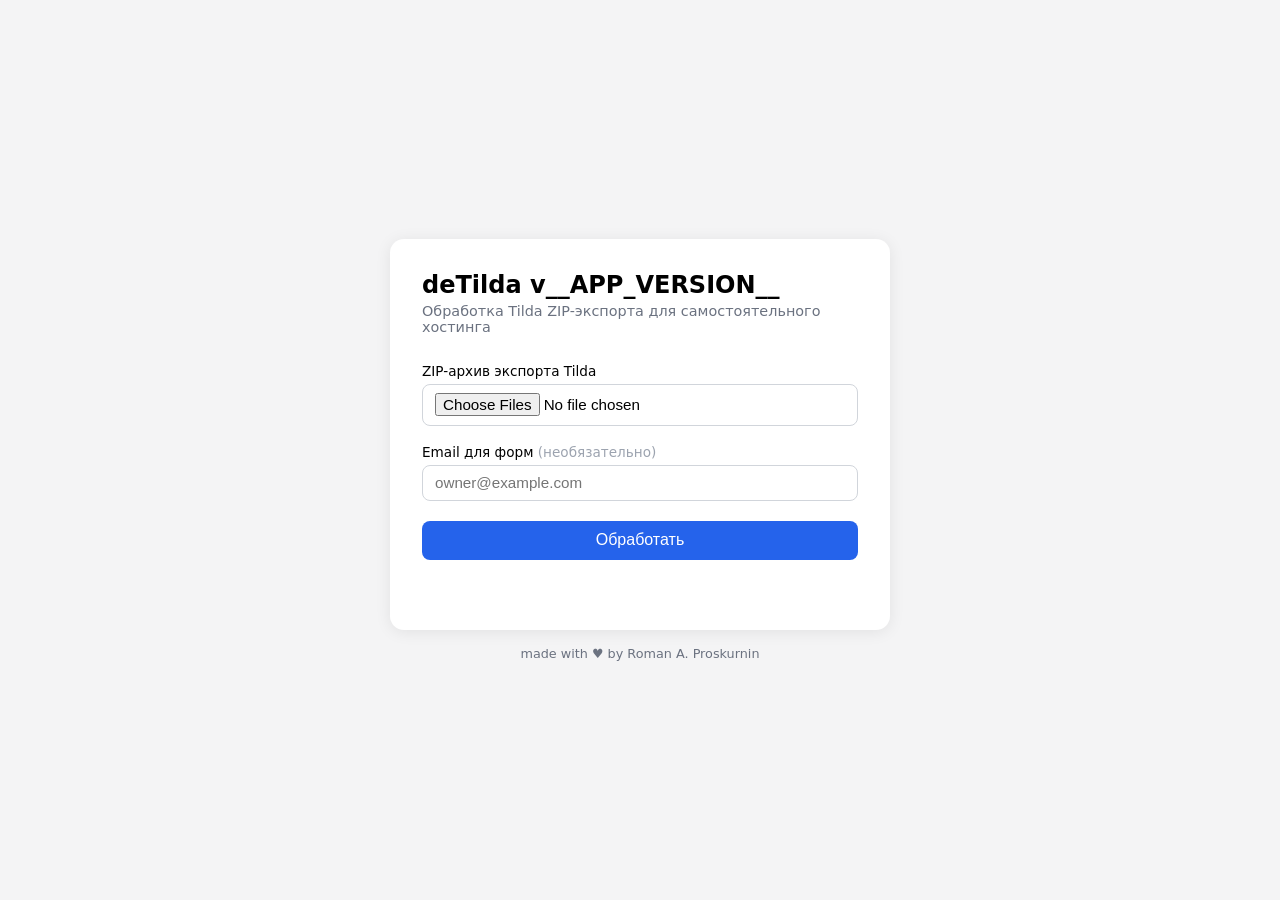
==== web/static/index.html @ e57474e4 "Add footer to public page" ====
<!DOCTYPE html>
<html lang="ru">
<head>
<meta charset="UTF-8">
<meta name="viewport" content="width=device-width, initial-scale=1.0">
<title>deTilda</title>
<style>
  *, *::before, *::after { box-sizing: border-box; margin: 0; padding: 0; }
  body { font-family: system-ui, sans-serif; background: #f4f4f5; min-height: 100vh; display: flex; flex-direction: column; align-items: center; justify-content: center; gap: 1rem; padding: 1rem; }
  .card { background: #fff; border-radius: 14px; box-shadow: 0 2px 16px rgba(0,0,0,.08); padding: 2rem; width: min(500px, 100%); }
  .title-row { display: flex; align-items: center; gap: .6rem; margin-bottom: .25rem; flex-wrap: wrap; }
  h1 { font-size: 1.5rem; margin: 0; }
  .sub { color: #6b7280; font-size: .9rem; margin-bottom: 1.75rem; }
  label { display: block; font-size: .85rem; font-weight: 500; margin-bottom: .3rem; margin-top: 1.1rem; }
  input[type=email], input[type=file] { width: 100%; padding: .55rem .75rem; border: 1px solid #d1d5db; border-radius: 8px; font-size: .95rem; }
  .btn-primary { margin-top: 1.25rem; width: 100%; padding: .65rem; background: #2563eb; color: #fff; border: none; border-radius: 8px; font-size: 1rem; cursor: pointer; font-weight: 500; }
  .btn-primary:disabled { background: #9ca3af; cursor: default; }
  .btn-success { display: none; width: 100%; padding: .65rem; background: #16a34a; color: #fff; border: none; border-radius: 8px; font-size: 1rem; cursor: pointer; font-weight: 500; text-align: center; text-decoration: none; margin-top: .75rem; }
  .btn-ghost { display: none; width: 100%; padding: .6rem; background: #f3f4f6; color: #374151; border: none; border-radius: 8px; font-size: .9rem; cursor: pointer; margin-top: .5rem; }

  /* Status line */
  #status { margin-top: 1rem; font-size: .9rem; color: #374151; min-height: 1.4rem; display: flex; align-items: center; gap: .4rem; }
  #status.err { color: #dc2626; }
  .err-box { background: #fef2f2; border: 1px solid #fecaca; border-radius: 8px; padding: .75rem 1rem; margin-top: 1rem; }
  .err-box .err-msg { color: #dc2626; font-size: .9rem; font-weight: 500; }
  .err-box .err-hint { color: #6b7280; font-size: .82rem; margin-top: .3rem; }
  .spinner { width: 14px; height: 14px; border: 2px solid #d1d5db; border-top-color: #2563eb; border-radius: 50%; animation: spin .7s linear infinite; flex-shrink: 0; }
  @keyframes spin { to { transform: rotate(360deg); } }

  /* Stats block */
  #stats-block { display: none; margin-top: 1.25rem; border-top: 1px solid #f1f5f9; padding-top: 1rem; }
  .stats-title { font-size: .8rem; font-weight: 600; color: #6b7280; text-transform: uppercase; letter-spacing: .05em; margin-bottom: .65rem; }
  .stats-grid { display: grid; grid-template-columns: 1fr 1fr; gap: .4rem; }
  .stat-row { display: flex; justify-content: space-between; align-items: center; background: #f8fafc; border-radius: 7px; padding: .35rem .65rem; font-size: .85rem; }
  .stat-row.clickable { cursor: pointer; border: 1px solid transparent; }
  .stat-row.clickable:hover, .stat-row.clickable:focus-visible { background: #eef2ff; border-color: #c7d2fe; outline: none; }
  .stat-row .k { color: #6b7280; }
  .stat-row .v { font-weight: 600; color: #111; }
  .stat-row.warn .v { color: #d97706; }
  .stat-row.bad  .v { color: #dc2626; }
  .stat-time { margin-top: .5rem; font-size: .78rem; color: #9ca3af; text-align: right; }

  /* Details modal */
  .modal-backdrop { position: fixed; inset: 0; background: rgba(15, 23, 42, .42); display: flex; align-items: center; justify-content: center; padding: 1rem; z-index: 20; }
  .modal-backdrop[hidden] { display: none; }
  .modal { width: min(560px, 100%); max-height: min(680px, calc(100vh - 2rem)); overflow: hidden; background: #fff; border-radius: 12px; box-shadow: 0 20px 50px rgba(15, 23, 42, .25); display: flex; flex-direction: column; }
  .modal-head { display: flex; align-items: center; justify-content: space-between; gap: 1rem; padding: 1rem 1.1rem; border-bottom: 1px solid #e5e7eb; }
  .modal-title { font-size: 1rem; font-weight: 650; color: #111827; }
  .modal-close { width: 32px; height: 32px; border: 0; border-radius: 7px; background: #f3f4f6; color: #374151; font-size: 1.25rem; line-height: 1; cursor: pointer; }
  .modal-close:hover, .modal-close:focus-visible { background: #e5e7eb; outline: none; }
  .modal-body { overflow: auto; padding: 1rem 1.1rem; }
  .detail-list { display: grid; gap: .45rem; list-style: none; }
  .detail-list li { background: #f8fafc; border: 1px solid #eef2f7; border-radius: 7px; padding: .55rem .7rem; color: #374151; font-size: .86rem; line-height: 1.35; word-break: break-word; }

  /* Progress steps */
  #progress-block { display: none; margin-top: 1rem; border-top: 1px solid #f1f5f9; padding-top: .85rem; }
  .progress-title { font-size: .73rem; font-weight: 600; color: #9ca3af; text-transform: uppercase; letter-spacing: .06em; margin-bottom: .5rem; }
  .progress-steps { display: grid; grid-template-columns: 1fr 1fr; gap: .1rem 0; }
  .step-row { display: flex; align-items: center; gap: .4rem; padding: .18rem 0; font-size: .8rem; color: #c4c9d4; }
  .step-row.s-done   { color: #374151; }
  .step-row.s-active { color: #2563eb; }
  .step-icon { width: 13px; flex-shrink: 0; display: flex; align-items: center; justify-content: center; }
  .step-mini-spin { width: 9px; height: 9px; border: 1.5px solid #bfdbfe; border-top-color: #2563eb; border-radius: 50%; animation: spin .75s linear infinite; }
  .batch-list { display: none; margin-top: 1rem; border-top: 1px solid #f1f5f9; padding-top: .8rem; }
  .batch-row { display: grid; grid-template-columns: minmax(0, 1fr) auto; gap: .5rem; align-items: center; padding: .5rem 0; border-bottom: 1px solid #f8fafc; }
  .batch-row:last-child { border-bottom: 0; }
  .batch-name { min-width: 0; overflow: hidden; text-overflow: ellipsis; white-space: nowrap; font-size: .86rem; color: #374151; }
  .batch-state { font-size: .78rem; color: #6b7280; }
  .batch-link { color: #2563eb; text-decoration: none; font-size: .82rem; font-weight: 600; }
  .batch-link:hover { text-decoration: underline; }
  .site-footer { width: min(500px, 100%); color: #6b7280; font-size: .8rem; text-align: center; letter-spacing: 0; }
</style>
</head>
<body>
<div class="card">
  <div class="title-row">
    <h1>deTilda v__APP_VERSION__</h1>
  </div>
  <p class="sub">Обработка Tilda ZIP-экспорта для самостоятельного хостинга</p>

  <form id="form">
    <label for="file">ZIP-архив экспорта Tilda</label>
    <input type="file" id="file" name="file" accept=".zip" multiple required>
    <label for="email">Email для форм <span style="color:#9ca3af;font-weight:400">(необязательно)</span></label>
    <input type="email" id="email" name="email" placeholder="owner@example.com">
    <button type="submit" class="btn-primary" id="btn">Обработать</button>
  </form>

  <div id="status"></div>
  <div id="batch-list" class="batch-list"></div>
  <div id="progress-block">
    <div class="progress-title">Шаги обработки</div>
    <div class="progress-steps" id="progress-steps"></div>
  </div>
  <div id="err-box" class="err-box" style="display:none">
    <div id="err-msg" class="err-msg"></div>
    <div id="err-hint" class="err-hint"></div>
  </div>

  <div id="stats-block">
    <div class="stats-title">Результат обработки</div>
    <div class="stats-grid" id="stats-grid"></div>
    <div class="stat-time" id="stat-time"></div>
  </div>

  <a  id="download" class="btn-success" href="#">Скачать результат</a>
  <button id="btn-again" class="btn-ghost">Обработать ещё</button>
</div>
<footer class="site-footer">made with &hearts; by Roman A. Proskurnin</footer>

<div id="details-modal" class="modal-backdrop" hidden>
  <div class="modal" role="dialog" aria-modal="true" aria-labelledby="details-title">
    <div class="modal-head">
      <div id="details-title" class="modal-title"></div>
      <button id="details-close" class="modal-close" type="button" aria-label="Закрыть">×</button>
    </div>
    <div class="modal-body">
      <ul id="details-list" class="detail-list"></ul>
    </div>
  </div>
</div>

<script>
const form      = document.getElementById('form');
const btn       = document.getElementById('btn');
const statusEl  = document.getElementById('status');
const downloadEl = document.getElementById('download');
const btnAgain  = document.getElementById('btn-again');
const statsBlock = document.getElementById('stats-block');
const statsGrid  = document.getElementById('stats-grid');
const statTime   = document.getElementById('stat-time');
const errBox    = document.getElementById('err-box');
const errMsg    = document.getElementById('err-msg');
const errHint   = document.getElementById('err-hint');
const batchList = document.getElementById('batch-list');
const detailsModal = document.getElementById('details-modal');
const detailsTitle = document.getElementById('details-title');
const detailsList  = document.getElementById('details-list');
const detailsClose = document.getElementById('details-close');

let currentStats = null;

function escapeHtml(value) {
  return String(value).replace(/[&<>"']/g, ch => ({
    '&': '&amp;',
    '<': '&lt;',
    '>': '&gt;',
    '"': '&quot;',
    "'": '&#39;',
  }[ch]));
}

const STEPS = [
  { id: 'assets',          label: 'Ассеты' },
  { id: 'page404',         label: 'Страница 404' },
  { id: 'cleaners',        label: 'Очистка' },
  { id: 'forms',           label: 'Обработчик форм' },
  { id: 'inject',          label: 'Скрипты форм' },
  { id: 'font_substitute', label: 'Замена шрифтов' },
  { id: 'fonts',           label: 'Google Fonts' },
  { id: 'refs',            label: 'Ссылки' },
  { id: 'cdn_localizer',   label: 'Локализация CDN' },
  { id: 'cdn_cleanup',     label: 'Очистка CDN' },
  { id: 'images',          label: 'Изображения' },
  { id: 'script_cleaner',  label: 'Tilda-скрипты' },
  { id: 'forms_check',     label: 'Проверка форм' },
  { id: 'html_prettify',   label: 'HTML-форматирование' },
  { id: 'checker',         label: 'Проверка ссылок' },
  { id: 'tilda-remnants',  label: 'Остатки Tilda' },
  { id: 'report',          label: 'Отчёт' },
];

function renderProgress(completedSteps) {
  const done = new Set(completedSteps || []);
  let activeIdx = STEPS.findIndex(s => !done.has(s.id));
  document.getElementById('progress-steps').innerHTML = STEPS.map((s, i) => {
    const isDone = done.has(s.id);
    const isActive = i === activeIdx;
    const cls = isDone ? 's-done' : (isActive ? 's-active' : '');
    const icon = isDone
      ? '<span style="color:#16a34a;font-size:.75rem">✓</span>'
      : (isActive ? '<span class="step-mini-spin"></span>' : '<span style="color:#e5e7eb;font-size:.9rem">·</span>');
    return `<div class="step-row ${cls}"><span class="step-icon">${icon}</span><span>${s.label}</span></div>`;
  }).join('');
}

function setStatus(text, spinning, isErr) {
  statusEl.className = isErr ? 'err' : '';
  statusEl.innerHTML = spinning
    ? `<span class="spinner"></span>${text}`
    : text;
}

form.addEventListener('submit', async e => {
  e.preventDefault();
  btn.disabled = true;
  downloadEl.style.display = 'none';
  btnAgain.style.display = 'none';
  batchList.style.display = 'none';
  batchList.innerHTML = '';
  statsBlock.style.display = 'none';
  errBox.style.display = 'none';
  setStatus('Загрузка файла…', true, false);

  const fd = new FormData(form);
  let resp;
  try {
    resp = await fetch('/api/jobs', { method: 'POST', body: fd });
  } catch {
    setStatus('Ошибка сети', false, true);
    btn.disabled = false;
    return;
  }

  if (!resp.ok) {
    const d = await resp.json().catch(() => ({}));
    setStatus(d.detail || `Ошибка ${resp.status}`, false, true);
    btn.disabled = false;
    return;
  }

  const body = await resp.json();
  const jobs = body.jobs || [{ job_id: body.job_id, filename: document.getElementById('file').files[0]?.name || 'archive.zip' }];
  if (jobs.length > 1) {
    setStatus(`Поставлено в обработку: ${jobs.length}`, true, false);
    batchList.style.display = 'block';
    jobs.forEach(job => {
      const row = document.createElement('div');
      row.className = 'batch-row';
      row.id = `job-row-${job.job_id}`;
      row.innerHTML = `
        <div>
          <div class="batch-name">${escapeHtml(job.filename || job.job_id)}</div>
          <div class="batch-state">ожидание</div>
        </div>
        <div></div>`;
      batchList.appendChild(row);
      poll(job.job_id, { row, batch: true });
    });
  } else {
    poll(jobs[0].job_id, { batch: false });
  }
});

const progressBlock = document.getElementById('progress-block');


async function poll(jobId, opts = {}) {
  const isBatch = Boolean(opts.batch);
  const row = opts.row || null;
  if (!isBatch) {
    setStatus('Обработка сайта…', true, false);
    progressBlock.style.display = 'block';
    renderProgress([]);
  }
  const interval = setInterval(async () => {
    let data;
    try {
      const r = await fetch(`/api/jobs/${jobId}`);
      data = await r.json();
    } catch { return; }

    if (data.progress && !isBatch) renderProgress(data.progress);
    if (row) {
      const state = row.querySelector('.batch-state');
      if (state) state.textContent = statusLabel(data.status);
    }

    if (data.status === 'done') {
      clearInterval(interval);
      if (isBatch && row) {
        row.querySelector('.batch-state').textContent = 'готово';
        row.lastElementChild.innerHTML = `<a class="batch-link" href="/api/jobs/${jobId}/download">скачать</a>`;
        finishBatchIfDone();
      } else {
        setStatus('', false, false);
        progressBlock.style.display = 'none';
        showStats(data.stats);
        downloadEl.href = `/api/jobs/${jobId}/download`;
        downloadEl.style.display = 'block';
        btnAgain.style.display = 'block';
        btn.disabled = false;
      }
    } else if (data.status === 'error') {
      clearInterval(interval);
      if (isBatch && row) {
        row.querySelector('.batch-state').textContent = data.error || 'ошибка';
        row.querySelector('.batch-state').style.color = '#dc2626';
        finishBatchIfDone();
      } else {
        progressBlock.style.display = 'none';
        showError(data.error, data.error_code);
        btnAgain.style.display = 'block';
        btn.disabled = false;
      }
    }
  }, 2000);
}

function statusLabel(s) {
  return { pending: 'ожидание', running: 'обработка', done: 'готово', error: 'ошибка' }[s] || s || 'ожидание';
}

function finishBatchIfDone() {
  const states = [...batchList.querySelectorAll('.batch-state')].map(el => el.textContent);
  const done = states.every(text => text === 'готово' || text.includes('ошибка'));
  if (!done) return;
  setStatus('', false, false);
  btnAgain.style.display = 'block';
  btn.disabled = false;
}

const ERROR_HINTS = {
  invalid_zip:    'Скачайте архив заново через Tilda: Настройки сайта → Экспорт → Скачать.',
  empty_archive:  'Убедитесь что экспортировали полный сайт, а не отдельную страницу.',
  unpack_failed:  'Проверьте что загружен ZIP-экспорт Tilda, а не другой архив.',
  pipeline_error: 'Попробуйте загрузить архив снова. Если ошибка повторяется — обратитесь в поддержку.',
  unknown:        'Попробуйте позже или обратитесь в поддержку.',
};

function showError(msg, code) {
  errMsg.textContent  = msg || 'Произошла ошибка при обработке.';
  errHint.textContent = ERROR_HINTS[code] || ERROR_HINTS.unknown;
  errBox.style.display = 'block';
}

function showStats(s) {
  if (!s) return;
  currentStats = s;
  const rows = [
    { key: 'renamed_assets', k: 'Переименовано файлов', v: s.renamed_assets,  cls: '' },
    { key: 'fixed_links',    k: 'Исправлено ссылок',    v: s.fixed_links,     cls: '' },
    { key: 'downloaded',     k: 'Загружено с CDN',      v: s.downloaded,      cls: '' },
    { key: 'forms_hooked',   k: 'Форм подключено',      v: s.forms_hooked,    cls: '' },
    { key: 'warnings',       k: 'Предупреждений',       v: s.warnings,        cls: s.warnings  > 0 ? 'warn' : '' },
    { key: 'errors',         k: 'Ошибок',               v: s.errors,          cls: s.errors    > 0 ? 'bad'  : '' },
  ];
  statsGrid.innerHTML = rows.map(r => `
    <div class="stat-row clickable ${r.cls}" role="button" tabindex="0" data-detail-key="${r.key}" aria-label="${r.k}: открыть детали">
      <span class="k">${r.k}</span>
      <span class="v">${r.v}</span>
    </div>`).join('');
  statsGrid.querySelectorAll('.stat-row').forEach(row => {
    row.addEventListener('click', () => openDetails(row.dataset.detailKey));
    row.addEventListener('keydown', event => {
      if (event.key === 'Enter' || event.key === ' ') {
        event.preventDefault();
        openDetails(row.dataset.detailKey);
      }
    });
  });
  if (s.exec_time) {
    statTime.textContent = `Время обработки: ${s.exec_time} сек`;
  }
  statsBlock.style.display = 'block';
}

function openDetails(key) {
  const detail = currentStats?.details?.[key] || {};
  const items = Array.isArray(detail.items) && detail.items.length
    ? detail.items
    : ['Подробной информации для этого поля нет.'];

  detailsTitle.textContent = detail.title || 'Детали';
  detailsList.innerHTML = '';
  items.forEach(item => {
    const li = document.createElement('li');
    li.textContent = String(item);
    detailsList.appendChild(li);
  });
  detailsModal.hidden = false;
  detailsClose.focus();
}

function closeDetails() {
  detailsModal.hidden = true;
}

detailsClose.addEventListener('click', closeDetails);
detailsModal.addEventListener('click', event => {
  if (event.target === detailsModal) closeDetails();
});
document.addEventListener('keydown', event => {
  if (event.key === 'Escape' && !detailsModal.hidden) closeDetails();
});

btnAgain.addEventListener('click', () => {
  form.reset();
  currentStats = null;
  closeDetails();
  batchList.style.display = 'none';
  batchList.innerHTML = '';
  statsBlock.style.display = 'none';
  errBox.style.display = 'none';
  progressBlock.style.display = 'none';
  downloadEl.style.display = 'none';
  btnAgain.style.display = 'none';
  setStatus('', false, false);
});
</script>
</body>
</html>
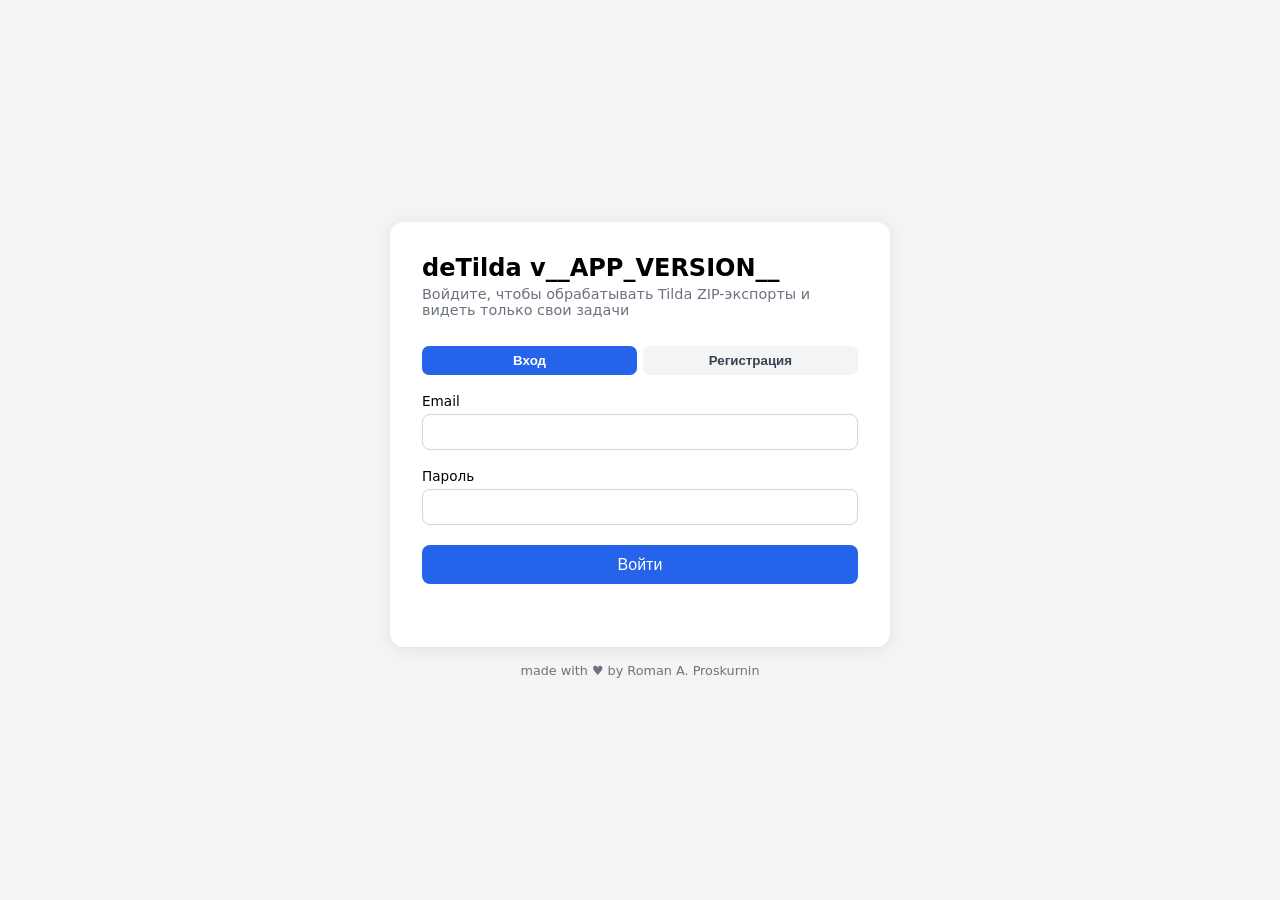
==== commit 580a7754: "Release 5.7.1" ====
--- a/web/static/index.html
+++ b/web/static/index.html
@@ -12,11 +12,19 @@
   h1 { font-size: 1.5rem; margin: 0; }
   .sub { color: #6b7280; font-size: .9rem; margin-bottom: 1.75rem; }
   label { display: block; font-size: .85rem; font-weight: 500; margin-bottom: .3rem; margin-top: 1.1rem; }
-  input[type=email], input[type=file] { width: 100%; padding: .55rem .75rem; border: 1px solid #d1d5db; border-radius: 8px; font-size: .95rem; }
+  input[type=email], input[type=file], input[type=password], input[type=text] { width: 100%; padding: .55rem .75rem; border: 1px solid #d1d5db; border-radius: 8px; font-size: .95rem; }
   .btn-primary { margin-top: 1.25rem; width: 100%; padding: .65rem; background: #2563eb; color: #fff; border: none; border-radius: 8px; font-size: 1rem; cursor: pointer; font-weight: 500; }
   .btn-primary:disabled { background: #9ca3af; cursor: default; }
   .btn-success { display: none; width: 100%; padding: .65rem; background: #16a34a; color: #fff; border: none; border-radius: 8px; font-size: 1rem; cursor: pointer; font-weight: 500; text-align: center; text-decoration: none; margin-top: .75rem; }
   .btn-ghost { display: none; width: 100%; padding: .6rem; background: #f3f4f6; color: #374151; border: none; border-radius: 8px; font-size: .9rem; cursor: pointer; margin-top: .5rem; }
+  .btn-inline { padding: .35rem .65rem; background: #f3f4f6; color: #374151; border: 0; border-radius: 7px; font-size: .82rem; cursor: pointer; }
+  .user-row { display: flex; align-items: center; justify-content: space-between; gap: .75rem; margin-bottom: 1rem; color: #6b7280; font-size: .85rem; }
+  .auth-tabs { display: grid; grid-template-columns: 1fr 1fr; gap: .35rem; margin-bottom: 1rem; }
+  .auth-tab { padding: .45rem; border: 0; border-radius: 7px; cursor: pointer; background: #f3f4f6; color: #374151; font-weight: 600; }
+  .auth-tab.active { background: #2563eb; color: #fff; }
+  .auth-msg { margin-top: .75rem; color: #dc2626; font-size: .85rem; min-height: 1.2rem; }
+  .hint { color: #9ca3af; font-size: .78rem; margin-top: .3rem; }
+  [hidden] { display: none !important; }
 
   /* Status line */
   #status { margin-top: 1rem; font-size: .9rem; color: #374151; min-height: 1.4rem; display: flex; align-items: center; gap: .4rem; }
@@ -68,11 +76,41 @@
   .batch-state { font-size: .78rem; color: #6b7280; }
   .batch-link { color: #2563eb; text-decoration: none; font-size: .82rem; font-weight: 600; }
   .batch-link:hover { text-decoration: underline; }
+  .link-btn { background: none; border: 0; padding: 0; cursor: pointer; font: inherit; }
+  .jobs-list { margin-top: 1rem; border-top: 1px solid #f1f5f9; padding-top: .8rem; }
+  .jobs-title { font-size: .8rem; font-weight: 600; color: #6b7280; text-transform: uppercase; letter-spacing: .05em; margin-bottom: .45rem; }
+  .job-row { display: grid; grid-template-columns: minmax(0,1fr) auto; gap: .5rem; padding: .45rem 0; border-bottom: 1px solid #f8fafc; align-items: center; }
+  .job-row:last-child { border-bottom: 0; }
+  .job-meta { min-width: 0; font-size: .82rem; color: #374151; overflow: hidden; text-overflow: ellipsis; white-space: nowrap; }
+  .job-status { color: #6b7280; font-size: .78rem; }
   .site-footer { width: min(500px, 100%); color: #6b7280; font-size: .8rem; text-align: center; letter-spacing: 0; }
 </style>
 </head>
 <body>
-<div class="card">
+<div class="card" id="auth-card">
+  <div class="title-row">
+    <h1>deTilda v__APP_VERSION__</h1>
+  </div>
+  <p class="sub">Войдите, чтобы обрабатывать Tilda ZIP-экспорты и видеть только свои задачи</p>
+  <div class="auth-tabs">
+    <button id="login-tab" class="auth-tab active" type="button">Вход</button>
+    <button id="register-tab" class="auth-tab" type="button">Регистрация</button>
+  </div>
+  <form id="auth-form">
+    <label for="auth-email">Email</label>
+    <input type="email" id="auth-email" autocomplete="email" required>
+    <label for="auth-password">Пароль</label>
+    <input type="password" id="auth-password" autocomplete="current-password" minlength="8" required>
+    <button type="submit" class="btn-primary" id="auth-btn">Войти</button>
+    <div id="auth-msg" class="auth-msg"></div>
+  </form>
+</div>
+
+<div class="card" id="app-card" hidden>
+  <div class="user-row">
+    <span>Личный кабинет: <strong id="user-email"></strong></span>
+    <button class="btn-inline" id="logout-btn" type="button">Выйти</button>
+  </div>
   <div class="title-row">
     <h1>deTilda v__APP_VERSION__</h1>
   </div>
@@ -83,6 +121,9 @@
     <input type="file" id="file" name="file" accept=".zip" multiple required>
     <label for="email">Email для форм <span style="color:#9ca3af;font-weight:400">(необязательно)</span></label>
     <input type="email" id="email" name="email" placeholder="owner@example.com">
+    <label for="ga_measurement_id">Google Analytics Measurement ID <span style="color:#9ca3af;font-weight:400">(необязательно)</span></label>
+    <input type="text" id="ga_measurement_id" name="ga_measurement_id" placeholder="G-ABC1234567" pattern="G-[A-Za-z0-9]+">
+    <div class="hint">Если поле пустое, GA4 в итоговом сайте не включается.</div>
     <button type="submit" class="btn-primary" id="btn">Обработать</button>
   </form>
 
@@ -105,6 +146,11 @@
 
   <a  id="download" class="btn-success" href="#">Скачать результат</a>
   <button id="btn-again" class="btn-ghost">Обработать ещё</button>
+
+  <div class="jobs-list">
+    <div class="jobs-title">Мои задачи</div>
+    <div id="my-jobs"></div>
+  </div>
 </div>
 <footer class="site-footer">made with &hearts; by Roman A. Proskurnin</footer>
 
@@ -121,6 +167,21 @@
 </div>
 
 <script>
+const AUTH_KEY = 'detildaUserAuth';
+let authToken = localStorage.getItem(AUTH_KEY) || '';
+let currentUser = null;
+let authMode = 'login';
+
+const authCard = document.getElementById('auth-card');
+const appCard = document.getElementById('app-card');
+const authForm = document.getElementById('auth-form');
+const authBtn = document.getElementById('auth-btn');
+const authMsg = document.getElementById('auth-msg');
+const loginTab = document.getElementById('login-tab');
+const registerTab = document.getElementById('register-tab');
+const userEmailEl = document.getElementById('user-email');
+const logoutBtn = document.getElementById('logout-btn');
+const myJobsEl = document.getElementById('my-jobs');
 const form      = document.getElementById('form');
 const btn       = document.getElementById('btn');
 const statusEl  = document.getElementById('status');
@@ -139,6 +200,92 @@
 const detailsClose = document.getElementById('details-close');
 
 let currentStats = null;
+let currentDownloadJobId = null;
+
+function authHeaders(extra = {}) {
+  return authToken ? { ...extra, Authorization: `Bearer ${authToken}` } : extra;
+}
+
+function setAuthMode(mode) {
+  authMode = mode;
+  loginTab.classList.toggle('active', mode === 'login');
+  registerTab.classList.toggle('active', mode === 'register');
+  authBtn.textContent = mode === 'login' ? 'Войти' : 'Зарегистрироваться';
+  document.getElementById('auth-password').autocomplete = mode === 'login' ? 'current-password' : 'new-password';
+  authMsg.textContent = '';
+}
+
+function showAuth() {
+  authCard.hidden = false;
+  appCard.hidden = true;
+}
+
+function showApp(user) {
+  currentUser = user;
+  userEmailEl.textContent = user.email || '';
+  authCard.hidden = true;
+  appCard.hidden = false;
+  loadMyJobs();
+}
+
+async function initAuth() {
+  if (!authToken) {
+    showAuth();
+    return;
+  }
+  const r = await fetch('/api/me', { headers: authHeaders() }).catch(() => null);
+  if (!r || !r.ok) {
+    localStorage.removeItem(AUTH_KEY);
+    authToken = '';
+    showAuth();
+    return;
+  }
+  const d = await r.json();
+  showApp(d.user);
+}
+
+loginTab.addEventListener('click', () => setAuthMode('login'));
+registerTab.addEventListener('click', () => setAuthMode('register'));
+
+authForm.addEventListener('submit', async event => {
+  event.preventDefault();
+  authMsg.textContent = '';
+  authBtn.disabled = true;
+  const payload = {
+    email: document.getElementById('auth-email').value.trim(),
+    password: document.getElementById('auth-password').value,
+  };
+  const endpoint = authMode === 'login' ? '/api/auth/login' : '/api/auth/register';
+  let r;
+  try {
+    r = await fetch(endpoint, {
+      method: 'POST',
+      headers: { 'Content-Type': 'application/json' },
+      body: JSON.stringify(payload),
+    });
+  } catch {
+    authMsg.textContent = 'Ошибка сети';
+    authBtn.disabled = false;
+    return;
+  }
+  const d = await r.json().catch(() => ({}));
+  authBtn.disabled = false;
+  if (!r.ok) {
+    authMsg.textContent = d.detail || 'Не удалось войти';
+    return;
+  }
+  authToken = d.token;
+  localStorage.setItem(AUTH_KEY, authToken);
+  showApp(d.user);
+});
+
+logoutBtn.addEventListener('click', async () => {
+  await fetch('/api/auth/logout', { method: 'POST', headers: authHeaders() }).catch(() => null);
+  localStorage.removeItem(AUTH_KEY);
+  authToken = '';
+  currentUser = null;
+  showAuth();
+});
 
 function escapeHtml(value) {
   return String(value).replace(/[&<>"']/g, ch => ({
@@ -164,6 +311,7 @@
   { id: 'images',          label: 'Изображения' },
   { id: 'script_cleaner',  label: 'Tilda-скрипты' },
   { id: 'forms_check',     label: 'Проверка форм' },
+  { id: 'zero-form-smoke', label: 'Zero-form smoke' },
   { id: 'html_prettify',   label: 'HTML-форматирование' },
   { id: 'checker',         label: 'Проверка ссылок' },
   { id: 'tilda-remnants',  label: 'Остатки Tilda' },
@@ -205,7 +353,7 @@
   const fd = new FormData(form);
   let resp;
   try {
-    resp = await fetch('/api/jobs', { method: 'POST', body: fd });
+    resp = await fetch('/api/jobs', { method: 'POST', body: fd, headers: authHeaders() });
   } catch {
     setStatus('Ошибка сети', false, true);
     btn.disabled = false;
@@ -256,7 +404,7 @@
   const interval = setInterval(async () => {
     let data;
     try {
-      const r = await fetch(`/api/jobs/${jobId}`);
+      const r = await fetch(`/api/jobs/${jobId}`, { headers: authHeaders() });
       data = await r.json();
     } catch { return; }
 
@@ -270,16 +418,20 @@
       clearInterval(interval);
       if (isBatch && row) {
         row.querySelector('.batch-state').textContent = 'готово';
-        row.lastElementChild.innerHTML = `<a class="batch-link" href="/api/jobs/${jobId}/download">скачать</a>`;
+        row.lastElementChild.innerHTML = `<button class="link-btn batch-link" type="button" data-download-job="${jobId}">скачать</button>`;
+        row.lastElementChild.querySelector('button').addEventListener('click', () => downloadJob(jobId));
+        loadMyJobs();
         finishBatchIfDone();
       } else {
         setStatus('', false, false);
         progressBlock.style.display = 'none';
         showStats(data.stats);
-        downloadEl.href = `/api/jobs/${jobId}/download`;
+        currentDownloadJobId = jobId;
+        downloadEl.href = '#';
         downloadEl.style.display = 'block';
         btnAgain.style.display = 'block';
         btn.disabled = false;
+        loadMyJobs();
       }
     } else if (data.status === 'error') {
       clearInterval(interval);
@@ -297,6 +449,26 @@
   }, 2000);
 }
 
+async function downloadJob(jobId) {
+  const r = await fetch(`/api/jobs/${jobId}/download`, { headers: authHeaders() });
+  if (!r.ok) {
+    setStatus('Не удалось скачать результат', false, true);
+    return;
+  }
+  const blob = await r.blob();
+  const disposition = r.headers.get('content-disposition') || '';
+  const match = disposition.match(/filename="([^"]+)"/);
+  const filename = match ? match[1] : `detilda_${jobId.slice(0, 8)}.zip`;
+  const url = URL.createObjectURL(blob);
+  const a = document.createElement('a');
+  a.href = url;
+  a.download = filename;
+  document.body.appendChild(a);
+  a.click();
+  a.remove();
+  URL.revokeObjectURL(url);
+}
+
 function statusLabel(s) {
   return { pending: 'ожидание', running: 'обработка', done: 'готово', error: 'ошибка' }[s] || s || 'ожидание';
 }
@@ -315,6 +487,7 @@
   empty_archive:  'Убедитесь что экспортировали полный сайт, а не отдельную страницу.',
   unpack_failed:  'Проверьте что загружен ZIP-экспорт Tilda, а не другой архив.',
   pipeline_error: 'Попробуйте загрузить архив снова. Если ошибка повторяется — обратитесь в поддержку.',
+  zero_form_smoke_failed: 'Архив не выдан, потому что zero-block runtime выглядит некорректным.',
   unknown:        'Попробуйте позже или обратитесь в поддержку.',
 };
 
@@ -332,6 +505,7 @@
     { key: 'fixed_links',    k: 'Исправлено ссылок',    v: s.fixed_links,     cls: '' },
     { key: 'downloaded',     k: 'Загружено с CDN',      v: s.downloaded,      cls: '' },
     { key: 'forms_hooked',   k: 'Форм подключено',      v: s.forms_hooked,    cls: '' },
+    { key: 'validation',     k: 'Валидация архива',     v: s.validation_warnings || 0, cls: (s.validation_warnings || 0) > 0 ? 'warn' : '' },
     { key: 'warnings',       k: 'Предупреждений',       v: s.warnings,        cls: s.warnings  > 0 ? 'warn' : '' },
     { key: 'errors',         k: 'Ошибок',               v: s.errors,          cls: s.errors    > 0 ? 'bad'  : '' },
   ];
@@ -387,6 +561,7 @@
 btnAgain.addEventListener('click', () => {
   form.reset();
   currentStats = null;
+  currentDownloadJobId = null;
   closeDetails();
   batchList.style.display = 'none';
   batchList.innerHTML = '';
@@ -397,6 +572,41 @@
   btnAgain.style.display = 'none';
   setStatus('', false, false);
 });
+
+downloadEl.addEventListener('click', event => {
+  event.preventDefault();
+  if (currentDownloadJobId) downloadJob(currentDownloadJobId);
+});
+
+async function loadMyJobs() {
+  if (!authToken) return;
+  const r = await fetch('/api/jobs', { headers: authHeaders() }).catch(() => null);
+  if (!r || !r.ok) return;
+  const d = await r.json();
+  const items = d.items || [];
+  if (!items.length) {
+    myJobsEl.innerHTML = '<div class="job-status">Задач пока нет.</div>';
+    return;
+  }
+  myJobsEl.innerHTML = items.slice(0, 10).map(job => {
+    const domain = job.domain || job.id.slice(0, 8);
+    const action = job.status === 'done'
+      ? `<button class="link-btn batch-link" type="button" data-download-job="${job.id}">скачать</button>`
+      : '';
+    return `<div class="job-row">
+      <div>
+        <div class="job-meta">${escapeHtml(domain)}</div>
+        <div class="job-status">${escapeHtml(statusLabel(job.status))}</div>
+      </div>
+      <div>${action}</div>
+    </div>`;
+  }).join('');
+  myJobsEl.querySelectorAll('[data-download-job]').forEach(btn => {
+    btn.addEventListener('click', () => downloadJob(btn.dataset.downloadJob));
+  });
+}
+
+initAuth();
 </script>
 </body>
 </html>
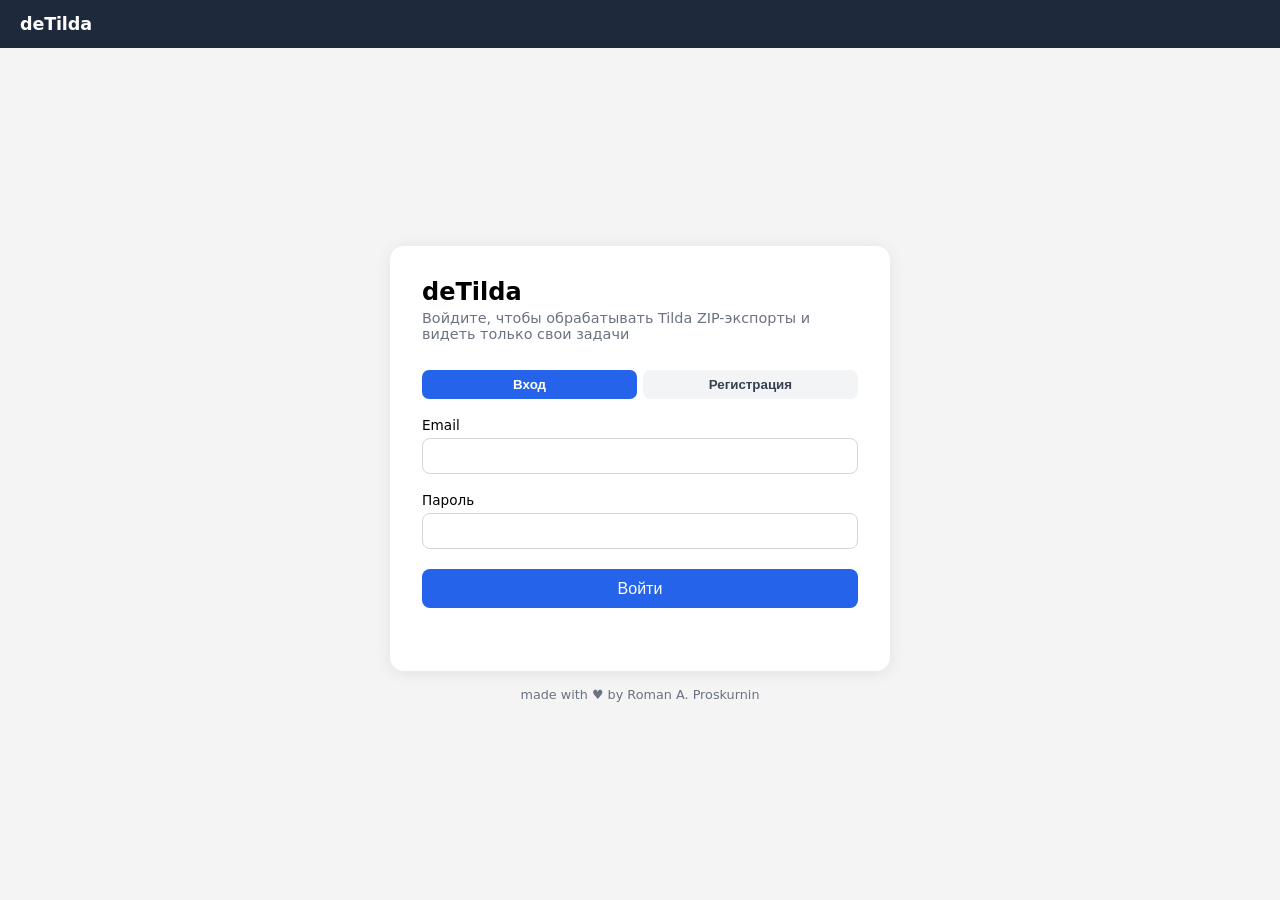
==== commit c5433f3c: "Release 5.7.10 Co-Authored-By: Claude Sonnet 4.6 <noreply@anthropic.com>" ====
--- a/web/static/index.html
+++ b/web/static/index.html
@@ -6,8 +6,33 @@
 <title>deTilda</title>
 <style>
   *, *::before, *::after { box-sizing: border-box; margin: 0; padding: 0; }
-  body { font-family: system-ui, sans-serif; background: #f4f4f5; min-height: 100vh; display: flex; flex-direction: column; align-items: center; justify-content: center; gap: 1rem; padding: 1rem; }
-  .card { background: #fff; border-radius: 14px; box-shadow: 0 2px 16px rgba(0,0,0,.08); padding: 2rem; width: min(500px, 100%); }
+  body { font-family: system-ui, sans-serif; background: #f4f4f5; min-height: 100vh; display: flex; flex-direction: column; }
+
+  /* App header */
+  .app-header { background: #1e293b; color: #fff; height: 48px; padding: 0 1.25rem; display: flex; align-items: center; gap: 1rem; position: sticky; top: 0; z-index: 10; flex-shrink: 0; }
+  .brand { font-size: 1.1rem; font-weight: 700; color: #fff; text-decoration: none; letter-spacing: -.01em; }
+  .main-nav { display: flex; gap: .25rem; }
+  .nav-btn { background: transparent; border: 0; color: rgba(255,255,255,.65); padding: .35rem .75rem; border-radius: 6px; font-size: .88rem; font-weight: 500; cursor: pointer; }
+  .nav-btn.active { background: rgba(255,255,255,.15); color: #fff; }
+  .nav-btn:not(.active):hover { background: rgba(255,255,255,.08); }
+  .hdr-right { margin-left: auto; display: flex; align-items: center; gap: .75rem; }
+  .version-btn { background: rgba(255,255,255,.1); border: 0; color: rgba(255,255,255,.7); padding: .25rem .55rem; border-radius: 5px; font-size: .78rem; cursor: pointer; font-weight: 500; }
+  .version-btn:hover { background: rgba(255,255,255,.18); color: #fff; }
+  .user-menu { position: relative; }
+  .user-btn { background: rgba(255,255,255,.1); border: 0; color: #fff; padding: .3rem .65rem; border-radius: 6px; font-size: .84rem; cursor: pointer; display: flex; align-items: center; gap: .45rem; }
+  .user-btn:hover { background: rgba(255,255,255,.18); }
+  .role-badge { font-size: .67rem; font-weight: 700; padding: .1rem .35rem; border-radius: 4px; text-transform: uppercase; }
+  .role-badge.role-admin { background: #f59e0b; color: #1e293b; }
+  .role-badge.role-user { background: rgba(255,255,255,.15); color: rgba(255,255,255,.8); }
+  .user-dropdown { position: absolute; top: calc(100% + .4rem); right: 0; background: #fff; border-radius: 8px; box-shadow: 0 8px 24px rgba(15,23,42,.18); min-width: 180px; border: 1px solid #e5e7eb; overflow: hidden; }
+  .dd-item { display: block; width: 100%; padding: .6rem .9rem; font-size: .87rem; color: #374151; background: none; border: 0; cursor: pointer; text-decoration: none; text-align: left; }
+  .dd-item:hover { background: #f3f4f6; }
+
+  /* Main content area */
+  .app-main { flex: 1; display: flex; flex-direction: column; align-items: center; justify-content: center; gap: 1rem; padding: 1.5rem 1rem; }
+
+  .card { background: #fff; border-radius: 14px; box-shadow: 0 2px 16px rgba(0,0,0,.08); padding: 2rem; width: 100%; max-width: 500px; }
+  .card.wide { max-width: 740px; }
   .title-row { display: flex; align-items: center; gap: .6rem; margin-bottom: .25rem; flex-wrap: wrap; }
   h1 { font-size: 1.5rem; margin: 0; }
   .sub { color: #6b7280; font-size: .9rem; margin-bottom: 1.75rem; }
@@ -18,12 +43,31 @@
   .btn-success { display: none; width: 100%; padding: .65rem; background: #16a34a; color: #fff; border: none; border-radius: 8px; font-size: 1rem; cursor: pointer; font-weight: 500; text-align: center; text-decoration: none; margin-top: .75rem; }
   .btn-ghost { display: none; width: 100%; padding: .6rem; background: #f3f4f6; color: #374151; border: none; border-radius: 8px; font-size: .9rem; cursor: pointer; margin-top: .5rem; }
   .btn-inline { padding: .35rem .65rem; background: #f3f4f6; color: #374151; border: 0; border-radius: 7px; font-size: .82rem; cursor: pointer; }
-  .user-row { display: flex; align-items: center; justify-content: space-between; gap: .75rem; margin-bottom: 1rem; color: #6b7280; font-size: .85rem; }
   .auth-tabs { display: grid; grid-template-columns: 1fr 1fr; gap: .35rem; margin-bottom: 1rem; }
   .auth-tab { padding: .45rem; border: 0; border-radius: 7px; cursor: pointer; background: #f3f4f6; color: #374151; font-weight: 600; }
   .auth-tab.active { background: #2563eb; color: #fff; }
   .auth-msg { margin-top: .75rem; color: #dc2626; font-size: .85rem; min-height: 1.2rem; }
   .hint { color: #9ca3af; font-size: .78rem; margin-top: .3rem; }
+  .input-action-row { display: grid; grid-template-columns: minmax(0, 1fr) auto; gap: .45rem; align-items: center; }
+  .field-action { padding: .55rem .65rem; border: 1px solid #d1d5db; border-radius: 8px; background: #f8fafc; color: #2563eb; font-size: .86rem; font-weight: 650; cursor: pointer; white-space: nowrap; }
+  .field-action:hover, .field-action:focus-visible { background: #eef2ff; border-color: #bfdbfe; outline: none; }
+  .per-file-toggle { display: none; align-items: center; justify-content: space-between; gap: .85rem; margin-top: 1rem; padding: .7rem .8rem; background: #f8fafc; border: 1px solid #e5e7eb; border-radius: 8px; }
+  .per-file-toggle-text { min-width: 0; }
+  .per-file-toggle-title { color: #374151; font-size: .86rem; font-weight: 600; }
+  .per-file-toggle-sub { color: #9ca3af; font-size: .76rem; margin-top: .12rem; }
+  .switch { position: relative; width: 46px; height: 28px; flex-shrink: 0; }
+  .switch input { position: absolute; opacity: 0; width: 1px; height: 1px; }
+  .switch-slider { position: absolute; inset: 0; cursor: pointer; background: #d1d5db; border-radius: 999px; transition: background .18s ease; }
+  .switch-slider::before { content: ""; position: absolute; width: 24px; height: 24px; left: 2px; top: 2px; background: #fff; border-radius: 50%; box-shadow: 0 1px 4px rgba(15,23,42,.24); transition: transform .18s ease; }
+  .switch input:checked + .switch-slider { background: #22c55e; }
+  .switch input:checked + .switch-slider::before { transform: translateX(18px); }
+  .switch input:focus-visible + .switch-slider { outline: 2px solid #2563eb; outline-offset: 2px; }
+  .per-file-settings { display: none; margin-top: .85rem; border: 1px solid #e5e7eb; border-radius: 8px; overflow: hidden; }
+  .per-file-row { padding: .8rem; border-bottom: 1px solid #eef2f7; background: #fff; }
+  .per-file-row:last-child { border-bottom: 0; }
+  .per-file-name { color: #374151; font-size: .84rem; font-weight: 650; overflow: hidden; text-overflow: ellipsis; white-space: nowrap; }
+  .per-file-grid { display: grid; grid-template-columns: 1fr; gap: .65rem; margin-top: .65rem; }
+  .per-file-field label { margin-top: 0; font-size: .76rem; color: #6b7280; }
   [hidden] { display: none !important; }
 
   /* Status line */
@@ -77,19 +121,68 @@
   .batch-link { color: #2563eb; text-decoration: none; font-size: .82rem; font-weight: 600; }
   .batch-link:hover { text-decoration: underline; }
   .link-btn { background: none; border: 0; padding: 0; cursor: pointer; font: inherit; }
-  .jobs-list { margin-top: 1rem; border-top: 1px solid #f1f5f9; padding-top: .8rem; }
-  .jobs-title { font-size: .8rem; font-weight: 600; color: #6b7280; text-transform: uppercase; letter-spacing: .05em; margin-bottom: .45rem; }
-  .job-row { display: grid; grid-template-columns: minmax(0,1fr) auto; gap: .5rem; padding: .45rem 0; border-bottom: 1px solid #f8fafc; align-items: center; }
-  .job-row:last-child { border-bottom: 0; }
-  .job-meta { min-width: 0; font-size: .82rem; color: #374151; overflow: hidden; text-overflow: ellipsis; white-space: nowrap; }
-  .job-status { color: #6b7280; font-size: .78rem; }
-  .site-footer { width: min(500px, 100%); color: #6b7280; font-size: .8rem; text-align: center; letter-spacing: 0; }
+  .site-footer { width: min(500px, 100%); color: #6b7280; font-size: .8rem; text-align: center; }
+
+  /* History page */
+  .h-header { display: flex; align-items: center; justify-content: space-between; margin-bottom: 1rem; }
+  .h-title { font-size: 1rem; font-weight: 650; color: #111; }
+  .btn-sm { padding: .3rem .7rem; background: #f3f4f6; color: #374151; border: 0; border-radius: 7px; font-size: .8rem; cursor: pointer; font-weight: 500; }
+  .btn-sm:hover { background: #e5e7eb; }
+  .h-wrap { overflow-x: auto; margin: 0 -2rem; padding: 0 2rem; }
+  .h-table { width: 100%; border-collapse: collapse; font-size: .84rem; }
+  .h-table th { text-align: left; padding: .45rem .6rem; color: #6b7280; font-size: .75rem; font-weight: 600; text-transform: uppercase; letter-spacing: .05em; border-bottom: 2px solid #e5e7eb; white-space: nowrap; }
+  .h-table td { padding: .55rem .6rem; border-bottom: 1px solid #f1f5f9; vertical-align: top; }
+  .h-table tbody tr:last-child td { border-bottom: 0; }
+  .h-table tbody tr:hover td { background: #f8fafc; }
+  .col-site { max-width: 200px; }
+  .site-name { font-weight: 500; color: #111; overflow: hidden; text-overflow: ellipsis; white-space: nowrap; }
+  .site-file { font-size: .75rem; color: #9ca3af; margin-top: .1rem; overflow: hidden; text-overflow: ellipsis; white-space: nowrap; }
+  .site-err { font-size: .75rem; color: #dc2626; margin-top: .15rem; overflow: hidden; text-overflow: ellipsis; white-space: nowrap; max-width: 180px; }
+  .col-date { white-space: nowrap; color: #6b7280; font-size: .8rem; }
+  .col-actions { white-space: nowrap; }
+  .action-links { display: flex; gap: .3rem; flex-wrap: wrap; }
+  .action-link { padding: .22rem .5rem; border: 0; border-radius: 5px; background: #f3f4f6; color: #374151; font-size: .78rem; font-weight: 500; cursor: pointer; white-space: nowrap; }
+  .action-link:hover { background: #e5e7eb; }
+  .action-link.dl { background: #f0fdf4; color: #15803d; }
+  .action-link.dl:hover { background: #dcfce7; }
+  .badge { display: inline-flex; align-items: center; gap: .25rem; padding: .2rem .5rem; border-radius: 999px; font-size: .75rem; font-weight: 600; white-space: nowrap; }
+  .badge-pending { background: #f3f4f6; color: #6b7280; }
+  .badge-running { background: #eff6ff; color: #2563eb; }
+  .badge-done    { background: #f0fdf4; color: #15803d; }
+  .badge-error   { background: #fef2f2; color: #dc2626; }
+  .badge-spin { display: inline-block; width: 8px; height: 8px; border: 1.5px solid currentColor; border-top-color: transparent; border-radius: 50%; animation: spin .7s linear infinite; opacity: .7; }
+  .h-empty { text-align: center; color: #9ca3af; padding: 3rem 1rem; font-size: .9rem; }
 </style>
 </head>
 <body>
+
+<header class="app-header">
+  <a class="brand" href="/">deTilda</a>
+  <nav class="main-nav" id="main-nav" hidden>
+    <button class="nav-btn active" id="nav-process" type="button">Обработка</button>
+    <button class="nav-btn" id="nav-history" type="button">История</button>
+  </nav>
+  <div class="hdr-right" id="hdr-right" hidden>
+    <button class="version-btn" id="hdr-version" type="button">v__APP_VERSION__</button>
+    <div class="user-menu">
+      <button class="user-btn" id="user-menu-btn" type="button">
+        <span id="hdr-email"></span>
+        <span class="role-badge" id="hdr-role-badge"></span>
+        <span>▾</span>
+      </button>
+      <div class="user-dropdown" id="user-dropdown" hidden>
+        <a class="dd-item" id="dd-admin" href="/admin" target="_blank" hidden>Администрирование</a>
+        <button class="dd-item" id="dd-logout" type="button">Выйти</button>
+      </div>
+    </div>
+  </div>
+</header>
+
+<main class="app-main">
+
 <div class="card" id="auth-card">
   <div class="title-row">
-    <h1>deTilda v__APP_VERSION__</h1>
+    <h1>deTilda</h1>
   </div>
   <p class="sub">Войдите, чтобы обрабатывать Tilda ZIP-экспорты и видеть только свои задачи</p>
   <div class="auth-tabs">
@@ -107,52 +200,84 @@
 </div>
 
 <div class="card" id="app-card" hidden>
-  <div class="user-row">
-    <span>Личный кабинет: <strong id="user-email"></strong></span>
-    <button class="btn-inline" id="logout-btn" type="button">Выйти</button>
+
+  <!-- Processing page -->
+  <div id="page-process">
+    <p class="sub" style="margin-bottom:1.5rem">Обработка Tilda ZIP-экспорта для самостоятельного хостинга</p>
+
+    <form id="form">
+      <label for="file">ZIP-архив экспорта Tilda</label>
+      <input type="file" id="file" name="file" accept=".zip" multiple required>
+      <label for="email">Email для форм <span style="color:#9ca3af;font-weight:400">(необязательно)</span></label>
+      <div class="input-action-row">
+        <input type="email" id="email" name="email" placeholder="owner@example.com">
+        <button class="field-action" id="email_info_btn" type="button">info@</button>
+      </div>
+      <label for="ga_measurement_id">Google Analytics Measurement ID <span style="color:#9ca3af;font-weight:400">(необязательно)</span></label>
+      <input type="text" id="ga_measurement_id" name="ga_measurement_id" placeholder="G-ABC1234567" pattern="G-[A-Za-z0-9]+">
+      <div class="hint">Если поле пустое, GA4 в итоговом сайте не включается.</div>
+      <div id="per-file-toggle" class="per-file-toggle">
+        <div class="per-file-toggle-text">
+          <div class="per-file-toggle-title">Индивидуальные настройки файлов</div>
+          <div class="per-file-toggle-sub">Отдельные email и Google Analytics для каждого сайта</div>
+        </div>
+        <label class="switch" for="per_file_enabled">
+          <input type="checkbox" id="per_file_enabled">
+          <span class="switch-slider"></span>
+        </label>
+      </div>
+      <div id="per-file-settings" class="per-file-settings"></div>
+      <button type="submit" class="btn-primary" id="btn">Обработать</button>
+    </form>
+
+    <div id="status"></div>
+    <div id="batch-list" class="batch-list"></div>
+    <div id="progress-block">
+      <div class="progress-title">Шаги обработки</div>
+      <div class="progress-steps" id="progress-steps"></div>
+    </div>
+    <div id="err-box" class="err-box" style="display:none">
+      <div id="err-msg" class="err-msg"></div>
+      <div id="err-hint" class="err-hint"></div>
+    </div>
+
+    <div id="stats-block">
+      <div class="stats-title">Результат обработки</div>
+      <div class="stats-grid" id="stats-grid"></div>
+      <div class="stat-time" id="stat-time"></div>
+    </div>
+
+    <a id="download" class="btn-success" href="#">Скачать результат</a>
+    <button id="btn-again" class="btn-ghost">Обработать ещё</button>
   </div>
-  <div class="title-row">
-    <h1>deTilda v__APP_VERSION__</h1>
-  </div>
-  <p class="sub">Обработка Tilda ZIP-экспорта для самостоятельного хостинга</p>
-
-  <form id="form">
-    <label for="file">ZIP-архив экспорта Tilda</label>
-    <input type="file" id="file" name="file" accept=".zip" multiple required>
-    <label for="email">Email для форм <span style="color:#9ca3af;font-weight:400">(необязательно)</span></label>
-    <input type="email" id="email" name="email" placeholder="owner@example.com">
-    <label for="ga_measurement_id">Google Analytics Measurement ID <span style="color:#9ca3af;font-weight:400">(необязательно)</span></label>
-    <input type="text" id="ga_measurement_id" name="ga_measurement_id" placeholder="G-ABC1234567" pattern="G-[A-Za-z0-9]+">
-    <div class="hint">Если поле пустое, GA4 в итоговом сайте не включается.</div>
-    <button type="submit" class="btn-primary" id="btn">Обработать</button>
-  </form>
-
-  <div id="status"></div>
-  <div id="batch-list" class="batch-list"></div>
-  <div id="progress-block">
-    <div class="progress-title">Шаги обработки</div>
-    <div class="progress-steps" id="progress-steps"></div>
-  </div>
-  <div id="err-box" class="err-box" style="display:none">
-    <div id="err-msg" class="err-msg"></div>
-    <div id="err-hint" class="err-hint"></div>
-  </div>
-
-  <div id="stats-block">
-    <div class="stats-title">Результат обработки</div>
-    <div class="stats-grid" id="stats-grid"></div>
-    <div class="stat-time" id="stat-time"></div>
-  </div>
-
-  <a  id="download" class="btn-success" href="#">Скачать результат</a>
-  <button id="btn-again" class="btn-ghost">Обработать ещё</button>
-
-  <div class="jobs-list">
-    <div class="jobs-title">Мои задачи</div>
-    <div id="my-jobs"></div>
+
+  <!-- History page -->
+  <div id="page-history" hidden>
+    <div class="h-header">
+      <span class="h-title">История задач</span>
+      <button class="btn-sm" id="refresh-history" type="button">Обновить</button>
+    </div>
+    <div class="h-wrap">
+      <table class="h-table">
+        <thead>
+          <tr>
+            <th>Сайт</th>
+            <th>Статус</th>
+            <th>Создана</th>
+            <th>Действия</th>
+          </tr>
+        </thead>
+        <tbody id="history-body">
+          <tr><td colspan="4" class="h-empty">—</td></tr>
+        </tbody>
+      </table>
+    </div>
   </div>
 </div>
+
 <footer class="site-footer">made with &hearts; by Roman A. Proskurnin</footer>
+
+</main>
 
 <div id="details-modal" class="modal-backdrop" hidden>
   <div class="modal" role="dialog" aria-modal="true" aria-labelledby="details-title">
@@ -172,32 +297,56 @@
 let currentUser = null;
 let authMode = 'login';
 
-const authCard = document.getElementById('auth-card');
-const appCard = document.getElementById('app-card');
-const authForm = document.getElementById('auth-form');
-const authBtn = document.getElementById('auth-btn');
-const authMsg = document.getElementById('auth-msg');
-const loginTab = document.getElementById('login-tab');
-const registerTab = document.getElementById('register-tab');
-const userEmailEl = document.getElementById('user-email');
-const logoutBtn = document.getElementById('logout-btn');
-const myJobsEl = document.getElementById('my-jobs');
-const form      = document.getElementById('form');
-const btn       = document.getElementById('btn');
-const statusEl  = document.getElementById('status');
-const downloadEl = document.getElementById('download');
-const btnAgain  = document.getElementById('btn-again');
-const statsBlock = document.getElementById('stats-block');
-const statsGrid  = document.getElementById('stats-grid');
-const statTime   = document.getElementById('stat-time');
-const errBox    = document.getElementById('err-box');
-const errMsg    = document.getElementById('err-msg');
-const errHint   = document.getElementById('err-hint');
-const batchList = document.getElementById('batch-list');
-const detailsModal = document.getElementById('details-modal');
-const detailsTitle = document.getElementById('details-title');
-const detailsList  = document.getElementById('details-list');
-const detailsClose = document.getElementById('details-close');
+const authCard     = document.getElementById('auth-card');
+const appCard      = document.getElementById('app-card');
+const authForm     = document.getElementById('auth-form');
+const authBtn      = document.getElementById('auth-btn');
+const authMsg      = document.getElementById('auth-msg');
+const loginTab     = document.getElementById('login-tab');
+const registerTab  = document.getElementById('register-tab');
+
+// Header elements
+const mainNav      = document.getElementById('main-nav');
+const hdrRight     = document.getElementById('hdr-right');
+const hdrVersion   = document.getElementById('hdr-version');
+const hdrEmail     = document.getElementById('hdr-email');
+const hdrRoleBadge = document.getElementById('hdr-role-badge');
+const userMenuBtn  = document.getElementById('user-menu-btn');
+const userDropdown = document.getElementById('user-dropdown');
+const ddAdmin      = document.getElementById('dd-admin');
+const ddLogout     = document.getElementById('dd-logout');
+const navProcess   = document.getElementById('nav-process');
+const navHistory   = document.getElementById('nav-history');
+
+const pageProcess    = document.getElementById('page-process');
+const pageHistory    = document.getElementById('page-history');
+const historyBody    = document.getElementById('history-body');
+const refreshHistory = document.getElementById('refresh-history');
+
+const form              = document.getElementById('form');
+const fileInput         = document.getElementById('file');
+const commonEmailInput  = document.getElementById('email');
+const commonEmailInfoBtn = document.getElementById('email_info_btn');
+const commonGaInput     = document.getElementById('ga_measurement_id');
+const perFileToggle     = document.getElementById('per-file-toggle');
+const perFileEnabled    = document.getElementById('per_file_enabled');
+const perFileSettings   = document.getElementById('per-file-settings');
+const btn               = document.getElementById('btn');
+const statusEl          = document.getElementById('status');
+const downloadEl        = document.getElementById('download');
+const btnAgain          = document.getElementById('btn-again');
+const statsBlock        = document.getElementById('stats-block');
+const statsGrid         = document.getElementById('stats-grid');
+const statTime          = document.getElementById('stat-time');
+const errBox            = document.getElementById('err-box');
+const errMsg            = document.getElementById('err-msg');
+const errHint           = document.getElementById('err-hint');
+const batchList         = document.getElementById('batch-list');
+const progressBlock     = document.getElementById('progress-block');
+const detailsModal      = document.getElementById('details-modal');
+const detailsTitle      = document.getElementById('details-title');
+const detailsList       = document.getElementById('details-list');
+const detailsClose      = document.getElementById('details-close');
 
 let currentStats = null;
 let currentDownloadJobId = null;
@@ -205,6 +354,8 @@
 function authHeaders(extra = {}) {
   return authToken ? { ...extra, Authorization: `Bearer ${authToken}` } : extra;
 }
+
+/* ── Auth ─────────────────────────────────────────────── */
 
 function setAuthMode(mode) {
   authMode = mode;
@@ -218,21 +369,28 @@
 function showAuth() {
   authCard.hidden = false;
   appCard.hidden = true;
+  mainNav.hidden = true;
+  hdrRight.hidden = true;
 }
 
 function showApp(user) {
   currentUser = user;
-  userEmailEl.textContent = user.email || '';
   authCard.hidden = true;
   appCard.hidden = false;
-  loadMyJobs();
+
+  // Populate header
+  hdrEmail.textContent = user.email || '';
+  hdrRoleBadge.textContent = user.role === 'admin' ? 'admin' : 'user';
+  hdrRoleBadge.className = `role-badge role-${user.role === 'admin' ? 'admin' : 'user'}`;
+  ddAdmin.hidden = user.role !== 'admin';
+  mainNav.hidden = false;
+  hdrRight.hidden = false;
+
+  switchPage('process');
 }
 
 async function initAuth() {
-  if (!authToken) {
-    showAuth();
-    return;
-  }
+  if (!authToken) { showAuth(); return; }
   const r = await fetch('/api/me', { headers: authHeaders() }).catch(() => null);
   if (!r || !r.ok) {
     localStorage.removeItem(AUTH_KEY);
@@ -270,31 +428,71 @@
   }
   const d = await r.json().catch(() => ({}));
   authBtn.disabled = false;
-  if (!r.ok) {
-    authMsg.textContent = d.detail || 'Не удалось войти';
-    return;
-  }
+  if (!r.ok) { authMsg.textContent = d.detail || 'Не удалось войти'; return; }
   authToken = d.token;
   localStorage.setItem(AUTH_KEY, authToken);
   showApp(d.user);
 });
 
-logoutBtn.addEventListener('click', async () => {
+async function doLogout() {
   await fetch('/api/auth/logout', { method: 'POST', headers: authHeaders() }).catch(() => null);
   localStorage.removeItem(AUTH_KEY);
   authToken = '';
   currentUser = null;
+  userDropdown.hidden = true;
   showAuth();
+}
+
+ddLogout.addEventListener('click', doLogout);
+
+/* ── Header dropdown ──────────────────────────────────── */
+
+userMenuBtn.addEventListener('click', event => {
+  event.stopPropagation();
+  userDropdown.hidden = !userDropdown.hidden;
 });
+
+document.addEventListener('click', () => { userDropdown.hidden = true; });
+userDropdown.addEventListener('click', event => event.stopPropagation());
+
+hdrVersion.addEventListener('click', () => { window.open('/changelog', '_blank'); });
+
+/* ── Page navigation ──────────────────────────────────── */
+
+function switchPage(page) {
+  const isHistory = page === 'history';
+  pageProcess.hidden = isHistory;
+  pageHistory.hidden = !isHistory;
+  navProcess.classList.toggle('active', !isHistory);
+  navHistory.classList.toggle('active', isHistory);
+  appCard.classList.toggle('wide', isHistory);
+  if (isHistory) loadHistory();
+}
+
+navProcess.addEventListener('click', () => switchPage('process'));
+navHistory.addEventListener('click', () => switchPage('history'));
+refreshHistory.addEventListener('click', loadHistory);
+
+/* ── Helpers ──────────────────────────────────────────── */
 
 function escapeHtml(value) {
   return String(value).replace(/[&<>"']/g, ch => ({
-    '&': '&amp;',
-    '<': '&lt;',
-    '>': '&gt;',
-    '"': '&quot;',
-    "'": '&#39;',
+    '&': '&amp;', '<': '&lt;', '>': '&gt;', '"': '&quot;', "'": '&#39;',
   }[ch]));
+}
+
+function statusLabel(s) {
+  return { pending: 'ожидание', running: 'обработка', done: 'готово', error: 'ошибка' }[s] || s || 'ожидание';
+}
+
+function formatDate(iso) {
+  if (!iso) return '—';
+  try {
+    return new Date(iso).toLocaleString('ru-RU', {
+      day: '2-digit', month: '2-digit', year: 'numeric',
+      hour: '2-digit', minute: '2-digit',
+    });
+  } catch { return iso; }
 }
 
 const STEPS = [
@@ -334,10 +532,72 @@
 
 function setStatus(text, spinning, isErr) {
   statusEl.className = isErr ? 'err' : '';
-  statusEl.innerHTML = spinning
-    ? `<span class="spinner"></span>${text}`
-    : text;
-}
+  statusEl.innerHTML = spinning ? `<span class="spinner"></span>${text}` : text;
+}
+
+/* ── Per-file settings ────────────────────────────────── */
+
+function selectedFiles() { return Array.from(fileInput.files || []); }
+
+function domainFromZipName(filename) {
+  return String(filename || '').replace(/\.zip$/i, '').trim();
+}
+
+function infoEmailForFile(file) {
+  const domain = domainFromZipName(file?.name || '');
+  return domain ? `info@${domain}` : '';
+}
+
+function fillCommonInfoEmail() {
+  const email = infoEmailForFile(selectedFiles()[0]);
+  if (email) commonEmailInput.value = email;
+}
+
+function renderPerFileSettings() {
+  const files = selectedFiles();
+  const showToggle = files.length > 1;
+  perFileToggle.style.display = showToggle ? 'flex' : 'none';
+  if (!showToggle) perFileEnabled.checked = false;
+  if (!showToggle || !perFileEnabled.checked) {
+    perFileSettings.style.display = 'none';
+    perFileSettings.innerHTML = '';
+    return;
+  }
+  const commonEmail = commonEmailInput.value.trim();
+  const commonGa = commonGaInput.value.trim().toUpperCase();
+  perFileSettings.innerHTML = files.map((file, index) => `
+    <div class="per-file-row">
+      <div class="per-file-name">${escapeHtml(file.name || `Файл ${index + 1}`)}</div>
+      <div class="per-file-grid">
+        <div class="per-file-field">
+          <label for="email_per_file_${index}">Email для форм</label>
+          <div class="input-action-row">
+            <input type="email" id="email_per_file_${index}" name="email_per_file" placeholder="owner@example.com" value="${escapeHtml(commonEmail)}">
+            <button class="field-action" type="button" data-info-email-index="${index}">info@</button>
+          </div>
+        </div>
+        <div class="per-file-field">
+          <label for="ga_per_file_${index}">Google Analytics Measurement ID</label>
+          <input type="text" id="ga_per_file_${index}" name="ga_measurement_id_per_file" placeholder="G-ABC1234567" pattern="G-[A-Za-z0-9]+" value="${escapeHtml(commonGa)}">
+        </div>
+      </div>
+    </div>`).join('');
+  perFileSettings.querySelectorAll('[data-info-email-index]').forEach(action => {
+    action.addEventListener('click', () => {
+      const index = Number(action.dataset.infoEmailIndex);
+      const input = document.getElementById(`email_per_file_${index}`);
+      const email = infoEmailForFile(files[index]);
+      if (input && email) input.value = email;
+    });
+  });
+  perFileSettings.style.display = 'block';
+}
+
+fileInput.addEventListener('change', renderPerFileSettings);
+perFileEnabled.addEventListener('change', renderPerFileSettings);
+commonEmailInfoBtn.addEventListener('click', fillCommonInfoEmail);
+
+/* ── Form submit & polling ────────────────────────────── */
 
 form.addEventListener('submit', async e => {
   e.preventDefault();
@@ -368,7 +628,7 @@
   }
 
   const body = await resp.json();
-  const jobs = body.jobs || [{ job_id: body.job_id, filename: document.getElementById('file').files[0]?.name || 'archive.zip' }];
+  const jobs = body.jobs || [{ job_id: body.job_id, filename: fileInput.files[0]?.name || 'archive.zip' }];
   if (jobs.length > 1) {
     setStatus(`Поставлено в обработку: ${jobs.length}`, true, false);
     batchList.style.display = 'block';
@@ -390,9 +650,6 @@
   }
 });
 
-const progressBlock = document.getElementById('progress-block');
-
-
 async function poll(jobId, opts = {}) {
   const isBatch = Boolean(opts.batch);
   const row = opts.row || null;
@@ -411,16 +668,21 @@
     if (data.progress && !isBatch) renderProgress(data.progress);
     if (row) {
       const state = row.querySelector('.batch-state');
-      if (state) state.textContent = statusLabel(data.status);
+      if (state) {
+        state.textContent = statusLabel(data.status);
+        state.dataset.status = data.status || '';
+      }
     }
 
     if (data.status === 'done') {
       clearInterval(interval);
       if (isBatch && row) {
-        row.querySelector('.batch-state').textContent = 'готово';
+        const state = row.querySelector('.batch-state');
+        state.textContent = 'готово';
+        state.dataset.status = 'done';
         row.lastElementChild.innerHTML = `<button class="link-btn batch-link" type="button" data-download-job="${jobId}">скачать</button>`;
         row.lastElementChild.querySelector('button').addEventListener('click', () => downloadJob(jobId));
-        loadMyJobs();
+        loadHistory();
         finishBatchIfDone();
       } else {
         setStatus('', false, false);
@@ -431,13 +693,15 @@
         downloadEl.style.display = 'block';
         btnAgain.style.display = 'block';
         btn.disabled = false;
-        loadMyJobs();
+        loadHistory();
       }
     } else if (data.status === 'error') {
       clearInterval(interval);
       if (isBatch && row) {
-        row.querySelector('.batch-state').textContent = data.error || 'ошибка';
-        row.querySelector('.batch-state').style.color = '#dc2626';
+        const state = row.querySelector('.batch-state');
+        state.textContent = jobErrorText(data);
+        state.dataset.status = 'error';
+        state.style.color = '#dc2626';
         finishBatchIfDone();
       } else {
         progressBlock.style.display = 'none';
@@ -449,16 +713,38 @@
   }, 2000);
 }
 
+function finishBatchIfDone() {
+  const states = [...batchList.querySelectorAll('.batch-state')].map(el => el.dataset.status || el.textContent);
+  const done = states.every(text => text === 'done' || text === 'готово' || text === 'error' || text.includes('ошибка'));
+  if (!done) return;
+  setStatus('', false, false);
+  btnAgain.style.display = 'block';
+  btn.disabled = false;
+}
+
+/* ── Downloads ────────────────────────────────────────── */
+
 async function downloadJob(jobId) {
   const r = await fetch(`/api/jobs/${jobId}/download`, { headers: authHeaders() });
-  if (!r.ok) {
-    setStatus('Не удалось скачать результат', false, true);
-    return;
-  }
+  if (!r.ok) { setStatus('Не удалось скачать результат', false, true); return; }
   const blob = await r.blob();
   const disposition = r.headers.get('content-disposition') || '';
   const match = disposition.match(/filename="([^"]+)"/);
   const filename = match ? match[1] : `detilda_${jobId.slice(0, 8)}.zip`;
+  triggerDownload(blob, filename);
+}
+
+async function downloadJobReport(jobId) {
+  const r = await fetch(`/api/jobs/${jobId}/report`, { headers: authHeaders() });
+  if (!r.ok) { setStatus('Не удалось скачать отчёт', false, true); return; }
+  const blob = await r.blob();
+  const disposition = r.headers.get('content-disposition') || '';
+  const match = disposition.match(/filename="([^"]+)"/);
+  const filename = match ? match[1] : `detilda_${jobId.slice(0, 8)}_processing_report.json`;
+  triggerDownload(blob, filename);
+}
+
+function triggerDownload(blob, filename) {
   const url = URL.createObjectURL(blob);
   const a = document.createElement('a');
   a.href = url;
@@ -469,26 +755,20 @@
   URL.revokeObjectURL(url);
 }
 
-function statusLabel(s) {
-  return { pending: 'ожидание', running: 'обработка', done: 'готово', error: 'ошибка' }[s] || s || 'ожидание';
-}
-
-function finishBatchIfDone() {
-  const states = [...batchList.querySelectorAll('.batch-state')].map(el => el.textContent);
-  const done = states.every(text => text === 'готово' || text.includes('ошибка'));
-  if (!done) return;
-  setStatus('', false, false);
-  btnAgain.style.display = 'block';
-  btn.disabled = false;
-}
+downloadEl.addEventListener('click', event => {
+  event.preventDefault();
+  if (currentDownloadJobId) downloadJob(currentDownloadJobId);
+});
+
+/* ── Error display ────────────────────────────────────── */
 
 const ERROR_HINTS = {
-  invalid_zip:    'Скачайте архив заново через Tilda: Настройки сайта → Экспорт → Скачать.',
-  empty_archive:  'Убедитесь что экспортировали полный сайт, а не отдельную страницу.',
-  unpack_failed:  'Проверьте что загружен ZIP-экспорт Tilda, а не другой архив.',
-  pipeline_error: 'Попробуйте загрузить архив снова. Если ошибка повторяется — обратитесь в поддержку.',
+  invalid_zip:          'Скачайте архив заново через Tilda: Настройки сайта → Экспорт → Скачать.',
+  empty_archive:        'Убедитесь что экспортировали полный сайт, а не отдельную страницу.',
+  unpack_failed:        'Проверьте что загружен ZIP-экспорт Tilda, а не другой архив.',
+  pipeline_error:       'Попробуйте загрузить архив снова. Если ошибка повторяется — обратитесь в поддержку.',
   zero_form_smoke_failed: 'Архив не выдан, потому что zero-block runtime выглядит некорректным.',
-  unknown:        'Попробуйте позже или обратитесь в поддержку.',
+  unknown:              'Попробуйте позже или обратитесь в поддержку.',
 };
 
 function showError(msg, code) {
@@ -496,6 +776,14 @@
   errHint.textContent = ERROR_HINTS[code] || ERROR_HINTS.unknown;
   errBox.style.display = 'block';
 }
+
+function jobErrorText(job) {
+  const message = job?.error || 'Ошибка обработки.';
+  const hint = ERROR_HINTS[job?.error_code] || '';
+  return hint ? `${message} ${hint}` : message;
+}
+
+/* ── Stats ────────────────────────────────────────────── */
 
 function showStats(s) {
   if (!s) return;
@@ -523,18 +811,17 @@
       }
     });
   });
-  if (s.exec_time) {
-    statTime.textContent = `Время обработки: ${s.exec_time} сек`;
-  }
+  if (s.exec_time) statTime.textContent = `Время обработки: ${s.exec_time} сек`;
   statsBlock.style.display = 'block';
 }
+
+/* ── Details modal ────────────────────────────────────── */
 
 function openDetails(key) {
   const detail = currentStats?.details?.[key] || {};
   const items = Array.isArray(detail.items) && detail.items.length
     ? detail.items
     : ['Подробной информации для этого поля нет.'];
-
   detailsTitle.textContent = detail.title || 'Детали';
   detailsList.innerHTML = '';
   items.forEach(item => {
@@ -546,20 +833,97 @@
   detailsClose.focus();
 }
 
-function closeDetails() {
-  detailsModal.hidden = true;
-}
+function addDetailItems(title, values) {
+  detailsList.appendChild(detailHeader(title));
+  values.forEach(value => detailsList.appendChild(detailItem(value)));
+}
+
+function detailHeader(text) {
+  const li = document.createElement('li');
+  li.style.background = '#eef2ff';
+  li.style.borderColor = '#c7d2fe';
+  li.style.color = '#1e3a8a';
+  li.style.fontWeight = '650';
+  li.textContent = text;
+  return li;
+}
+
+function detailItem(value) {
+  const li = document.createElement('li');
+  li.textContent = String(value);
+  return li;
+}
+
+function currentPipelineStep(job) {
+  const done = new Set(job?.progress || []);
+  const active = STEPS.find(step => !done.has(step.id));
+  return active ? active.label : 'Завершено';
+}
+
+function statsDetailItems(job, key, fallback) {
+  const detail = job?.stats?.details?.[key];
+  if (detail && Array.isArray(detail.items) && detail.items.length) return detail.items;
+  return fallback;
+}
+
+function renderJobDetails(job) {
+  const title = job.domain || job.id?.slice(0, 8) || 'Задача';
+  detailsTitle.textContent = `Детали: ${title}`;
+  detailsList.innerHTML = '';
+  addDetailItems('Сводка', [
+    `ID: ${job.id}`,
+    `Статус: ${statusLabel(job.status)}`,
+    `Текущий этап: ${currentPipelineStep(job)}`,
+    `Создана: ${job.created_at || 'нет данных'}`,
+    `Завершена: ${job.finished_at || 'нет данных'}`,
+  ]);
+  if (job.error || job.error_code) {
+    addDetailItems('Ошибка', [
+      `Код: ${job.error_code || 'unknown'}`,
+      jobErrorText(job),
+    ]);
+  }
+  const validationItems = job.validation_details?.items || job.stats?.details?.validation?.items || [];
+  addDetailItems('Валидация архива', validationItems.length ? validationItems : ['Деталей валидации нет.']);
+  const progressItems = (job.progress || []).map(stepId => {
+    const step = STEPS.find(item => item.id === stepId);
+    return step ? step.label : stepId;
+  });
+  addDetailItems('Этапы pipeline', progressItems.length ? progressItems : ['Pipeline еще не начал выполняться.']);
+  addDetailItems('Предупреждения', statsDetailItems(job, 'warnings', ['Предупреждений нет.']));
+  addDetailItems('Ошибки', statsDetailItems(job, 'errors', ['Ошибок нет.']));
+  detailsModal.hidden = false;
+  detailsClose.focus();
+}
+
+async function openJobDetails(jobId) {
+  detailsTitle.textContent = 'Детали задачи';
+  detailsList.innerHTML = '';
+  detailsList.appendChild(detailItem('Загрузка деталей…'));
+  detailsModal.hidden = false;
+  detailsClose.focus();
+  const r = await fetch(`/api/jobs/${jobId}`, { headers: authHeaders() }).catch(() => null);
+  if (!r || !r.ok) {
+    detailsList.innerHTML = '';
+    detailsList.appendChild(detailItem('Не удалось загрузить детали задачи.'));
+    return;
+  }
+  renderJobDetails(await r.json());
+}
+
+function closeDetails() { detailsModal.hidden = true; }
 
 detailsClose.addEventListener('click', closeDetails);
-detailsModal.addEventListener('click', event => {
-  if (event.target === detailsModal) closeDetails();
-});
+detailsModal.addEventListener('click', event => { if (event.target === detailsModal) closeDetails(); });
 document.addEventListener('keydown', event => {
   if (event.key === 'Escape' && !detailsModal.hidden) closeDetails();
 });
 
+/* ── Обработать ещё ───────────────────────────────────── */
+
 btnAgain.addEventListener('click', () => {
   form.reset();
+  renderPerFileSettings();
   currentStats = null;
   currentDownloadJobId = null;
   closeDetails();
@@ -573,38 +937,62 @@
   setStatus('', false, false);
 });
 
-downloadEl.addEventListener('click', event => {
-  event.preventDefault();
-  if (currentDownloadJobId) downloadJob(currentDownloadJobId);
-});
-
-async function loadMyJobs() {
+/* ── History page ─────────────────────────────────────── */
+
+async function loadHistory() {
   if (!authToken) return;
+  historyBody.innerHTML = '<tr><td colspan="4" class="h-empty">Загрузка…</td></tr>';
   const r = await fetch('/api/jobs', { headers: authHeaders() }).catch(() => null);
-  if (!r || !r.ok) return;
+  if (!r || !r.ok) {
+    historyBody.innerHTML = '<tr><td colspan="4" class="h-empty">Не удалось загрузить историю.</td></tr>';
+    return;
+  }
   const d = await r.json();
   const items = d.items || [];
   if (!items.length) {
-    myJobsEl.innerHTML = '<div class="job-status">Задач пока нет.</div>';
+    historyBody.innerHTML = '<tr><td colspan="4" class="h-empty">Задач пока нет.</td></tr>';
     return;
   }
-  myJobsEl.innerHTML = items.slice(0, 10).map(job => {
+  historyBody.innerHTML = items.map(job => {
     const domain = job.domain || job.id.slice(0, 8);
-    const action = job.status === 'done'
-      ? `<button class="link-btn batch-link" type="button" data-download-job="${job.id}">скачать</button>`
+    const showFile = job.filename && job.filename.replace(/\.zip$/i, '') !== domain;
+    const dlBtn = job.status === 'done'
+      ? `<button class="action-link dl" type="button" data-download-job="${job.id}">скачать</button>`
       : '';
-    return `<div class="job-row">
-      <div>
-        <div class="job-meta">${escapeHtml(domain)}</div>
-        <div class="job-status">${escapeHtml(statusLabel(job.status))}</div>
-      </div>
-      <div>${action}</div>
-    </div>`;
+    const badgeIcon = job.status === 'running' ? '<span class="badge-spin"></span>' : '';
+    const errLine = job.status === 'error' && job.error
+      ? `<div class="site-err" title="${escapeHtml(job.error)}">${escapeHtml(job.error.length > 55 ? job.error.slice(0, 55) + '…' : job.error)}</div>`
+      : '';
+    return `<tr>
+      <td class="col-site">
+        <div class="site-name" title="${escapeHtml(domain)}">${escapeHtml(domain)}</div>
+        ${showFile ? `<div class="site-file">${escapeHtml(job.filename)}</div>` : ''}
+        ${errLine}
+      </td>
+      <td><span class="badge badge-${escapeHtml(job.status || 'pending')}">${badgeIcon}${statusLabel(job.status)}</span></td>
+      <td class="col-date">${escapeHtml(formatDate(job.created_at))}</td>
+      <td class="col-actions">
+        <div class="action-links">
+          ${dlBtn}
+          <button class="action-link" type="button" data-job-details="${job.id}">детали</button>
+          <button class="action-link" type="button" data-job-report="${job.id}">отчёт</button>
+        </div>
+      </td>
+    </tr>`;
   }).join('');
-  myJobsEl.querySelectorAll('[data-download-job]').forEach(btn => {
-    btn.addEventListener('click', () => downloadJob(btn.dataset.downloadJob));
+
+  historyBody.querySelectorAll('[data-download-job]').forEach(b => {
+    b.addEventListener('click', () => downloadJob(b.dataset.downloadJob));
   });
-}
+  historyBody.querySelectorAll('[data-job-details]').forEach(b => {
+    b.addEventListener('click', () => openJobDetails(b.dataset.jobDetails));
+  });
+  historyBody.querySelectorAll('[data-job-report]').forEach(b => {
+    b.addEventListener('click', () => downloadJobReport(b.dataset.jobReport));
+  });
+}
+
+/* ── Boot ─────────────────────────────────────────────── */
 
 initAuth();
 </script>
